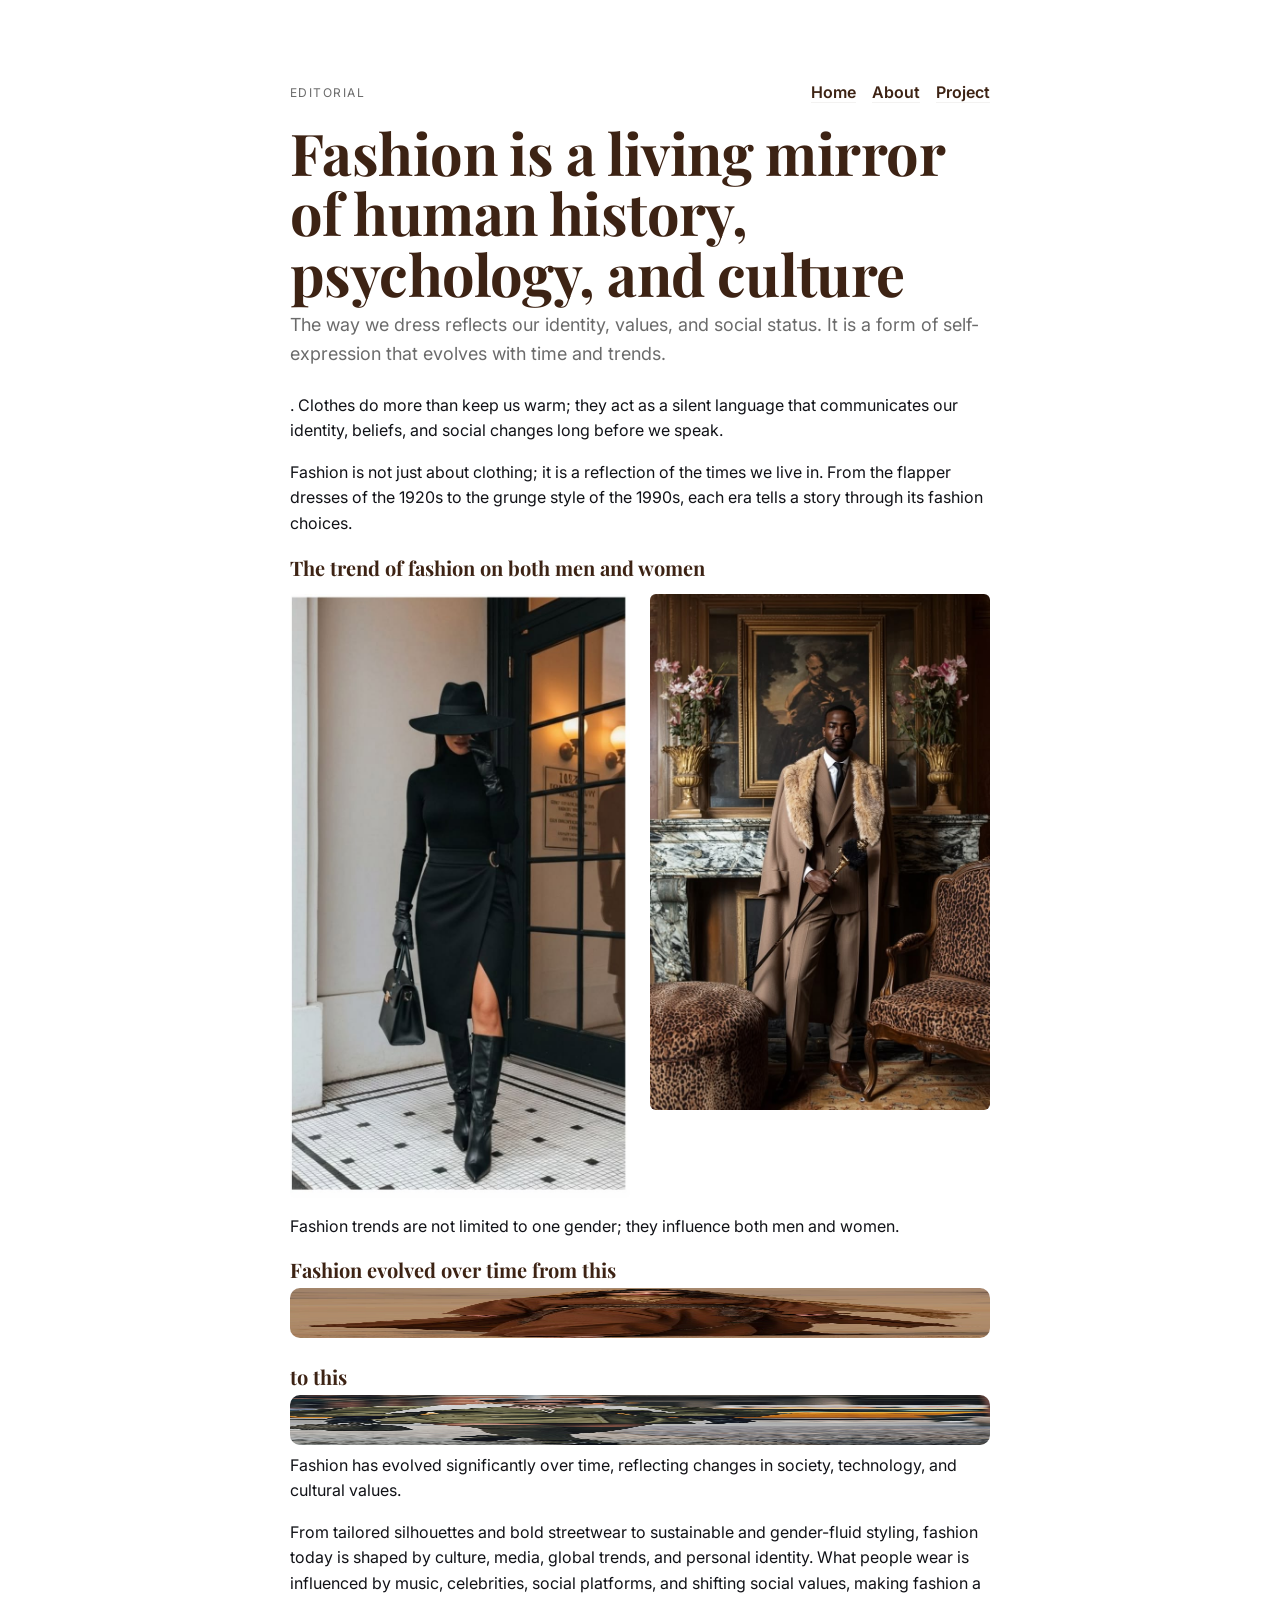
==== index.html @ 546dbfed "class work fashion html" ====
<!DOCTYPE html>
<html lang="en">
<head>
    <meta charset="utf-8">
    <meta name="viewport" content="width=device-width,initial-scale=1">
    <title>Page Title</title>
    <link rel="preconnect" href="https://fonts.googleapis.com">
    <link rel="preconnect" href="https://fonts.gstatic.com" crossorigin>
    <link href="https://fonts.googleapis.com/css2?family=Playfair+Display:wght@400;700&family=Inter:wght@400;600;700&display=swap" rel="stylesheet">
    <link rel="stylesheet" href="styles.css">
</head>
<body>
    <main class="container">
        <header class="site-header">
            <div class="header-top">
                <div class="eyebrow">Editorial</div>
                <nav class="site-nav">
                    <ul>
                        <li><a href="index.html">Home</a></li>
                        <li><a href="about.html">About</a></li>
                        <li><a href="contact.html">Project</a></li>
                    </ul>
                </nav>
            </div>

            <h1>Fashion is a living mirror of human history, psychology, and culture</h1>
            <p class="lead">The way we dress reflects our identity, values, and social status. It is a form of self-expression that evolves with time and trends.</p>
        </header>
        <article>
            <p>. Clothes do more than keep us warm; they act as a silent language that communicates our identity, beliefs, and social changes long before we speak.</p>
            <p>Fashion is not just about clothing; it is a reflection of the times we live in. From the flapper dresses of the 1920s to the grunge style of the 1990s, each era tells a story through its fashion choices.</p>

            <h2>The trend of fashion on both men and women</h2>
            <div class="image-grid">
                <img src="bit.jpeg" alt="Fashion Image">
                <img src="men.jpeg" alt="Men Fashion Image">
            </div>

            <p>Fashion trends are not limited to one gender; they influence both men and women.</p>

            <h2>Fashion evolved over time from this</h2>
            <img src="ancient.jpeg" alt="Ancient Fashion Image">
            <h2>to this</h2>
            <img src="modernt.jpeg" alt="Modern Fashion Image">
            <p>Fashion has evolved significantly over time, reflecting changes in society, technology, and cultural values. </p>
            <p>From tailored silhouettes and bold streetwear to sustainable and gender-fluid styling, fashion today is shaped by culture, media, global trends, and personal identity. What people wear is influenced by music, celebrities, social platforms, and shifting social values, making fashion a living reflection of the times we live in.</p>
            
        </article>
    </main>
</body>
</html>
---- styles.css ----
:root {
    --color-anchor: #3D2314; /* Chocolate Brown */
    --color-accent: #F9F1D0; /* Butter Yellow */
    --color-accent-2: #D1E8E2; /* Pale Ice Blue */
    --bg: #ffffff;
    --text: #111217;
    --muted: #6b6b6b;
    --max-width: 70ch;
    --gap: 1.25rem;
    --font-heading: "Playfair Display", serif;
    --font-body: "Inter", system-ui, -apple-system, "Segoe UI", Roboto, "Helvetica Neue", Arial, sans-serif;
}

* {box-sizing: border-box}
html,body {height:100%}
body {
    margin: 0;
    background: var(--bg);
    color: var(--text);
    font-family: var(--font-body);
    line-height: 1.6;
    -webkit-font-smoothing: antialiased;
    -moz-osx-font-smoothing: grayscale;
    padding: 3rem 1rem;
}

.container {
    max-width: var(--max-width);
    margin: 0 auto;
    padding: 0 var(--gap);
}

.header-top {display:flex;justify-content:space-between;align-items:center;margin-bottom:1rem}
.eyebrow {font-size:.75rem;letter-spacing:.12em;text-transform:uppercase;color:var(--muted);}
.site-nav ul {list-style:none;margin:0;padding:0;display:flex;gap:1rem}
.site-nav a {color:var(--color-anchor);text-decoration:none;font-weight:600}

h1,h2,h3 {font-family:var(--font-heading);color:var(--color-anchor);margin:0 0 .5rem 0;line-height:1.05}
h1 {font-size:2.6rem;font-weight:700;letter-spacing:-0.01em}
h2 {font-size:1.25rem;margin-top:1.25rem}

.lead {font-size:1.125rem;color:var(--muted);margin-bottom:1.5rem}
p {margin:0 0 1rem 0}

a {color:var(--color-anchor);text-decoration:none;border-bottom:1px solid rgba(61,35,20,0.06);transition:color .18s ease,border-color .18s ease}
a:hover {color:var(--color-accent-2);border-color:transparent}

.image-grid {display:grid;grid-template-columns:1fr 1fr;gap:var(--gap);margin:1rem 0}
.image-grid img {width:100%;height:auto;border-radius:6px;display:block}

.accent-block {background:var(--color-accent);padding:1rem;border-radius:6px;color:var(--color-anchor);margin:1.5rem 0}

@media(min-width:900px){
    body{padding:5rem 1rem}
    .container{padding:0}
    h1{font-size:3.6rem}
}

/* Utility */
.sr-only{position:absolute;width:1px;height:1px;padding:0;margin:-1px;overflow:hidden;clip:rect(0,0,0,0);border:0}

img{
    width: 100%;
    height: auto;
    
}
img{
    border-radius: 10px;
    width: 100%;
    height: 50px;
}
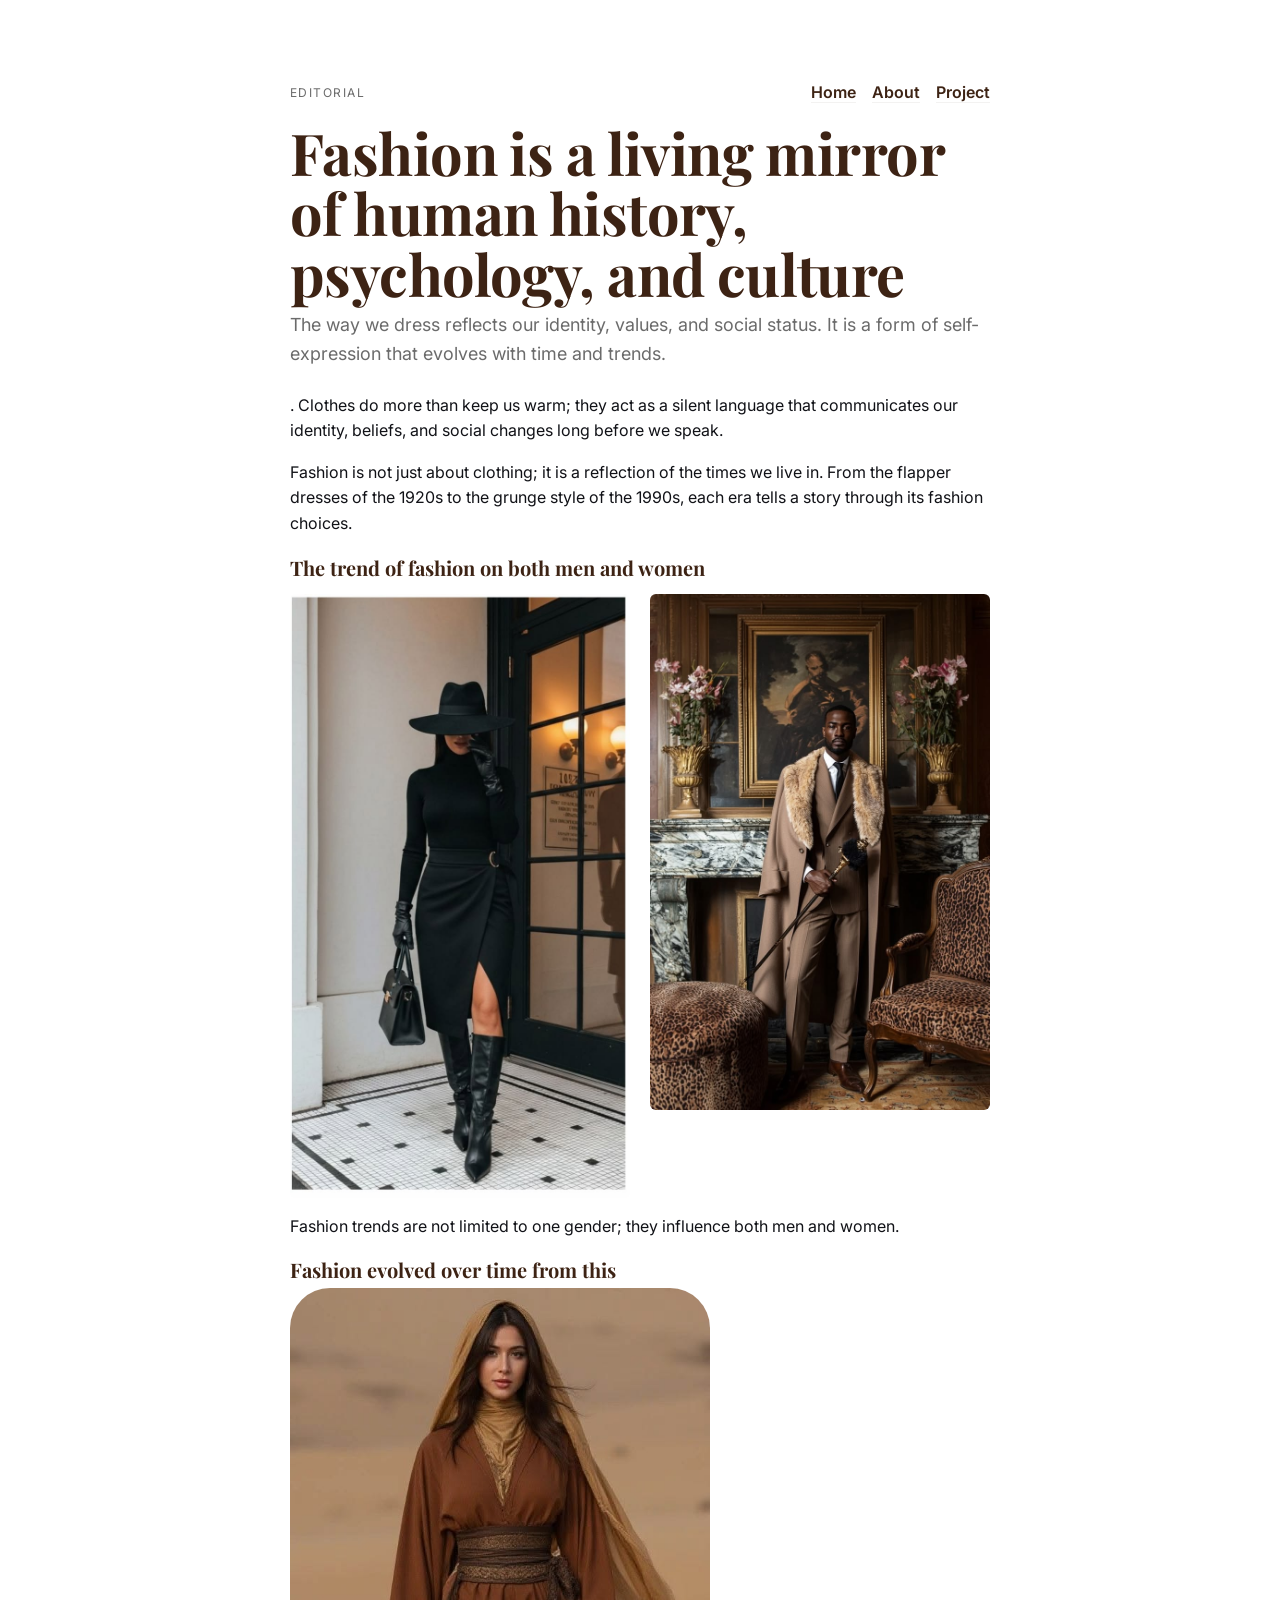
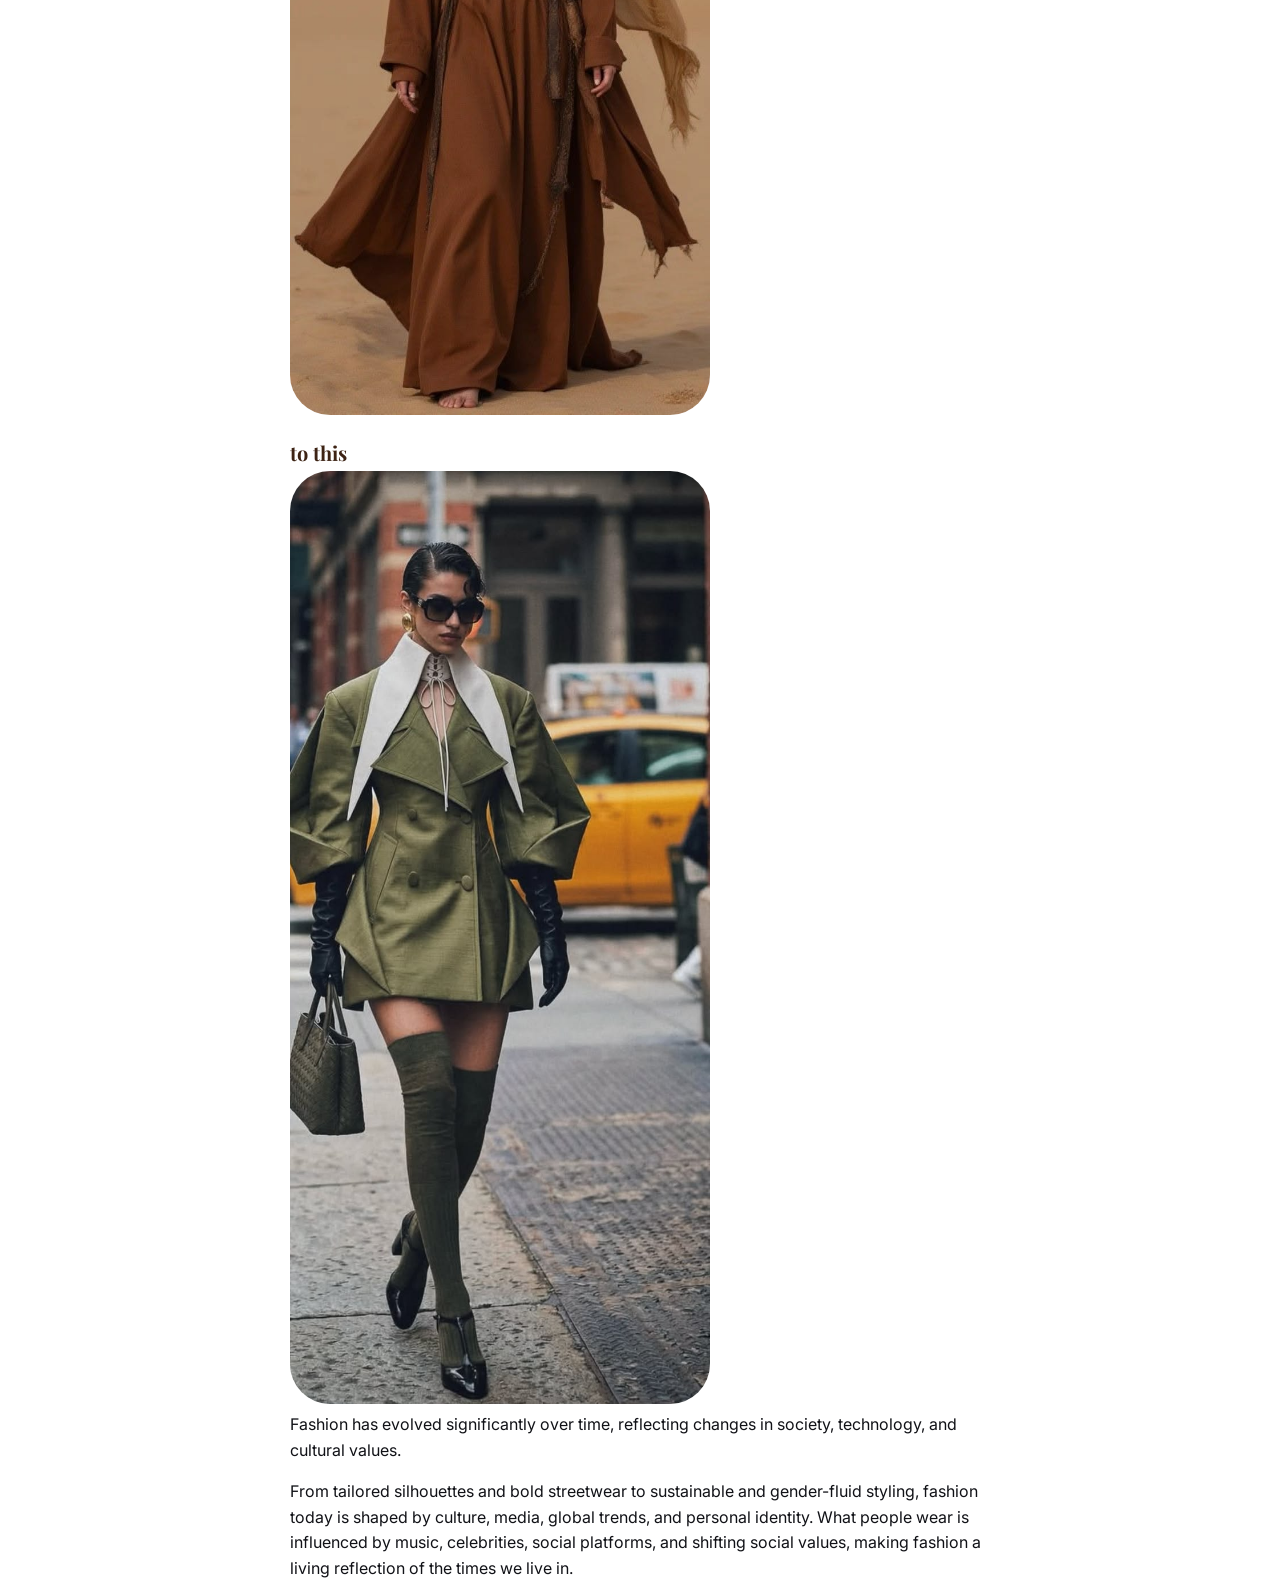
==== commit 5d213fdf: "Remove about page and update navigation links; adjust image styles" ====
--- a/index.html
+++ b/index.html
@@ -16,7 +16,7 @@
                 <div class="eyebrow">Editorial</div>
                 <nav class="site-nav">
                     <ul>
-                        <li><a href="index.html">Home</a></li>
+                        <li><a href="#">Home</a></li>
                         <li><a href="about.html">About</a></li>
                         <li><a href="contact.html">Project</a></li>
                     </ul>
--- a/styles.css
+++ b/styles.css
@@ -65,7 +65,7 @@
     
 }
 img{
-    border-radius: 10px;
-    width: 100%;
-    height: 50px;
+    border-radius: 40px;
+    width: 60%;
+    height: 40%;
 }
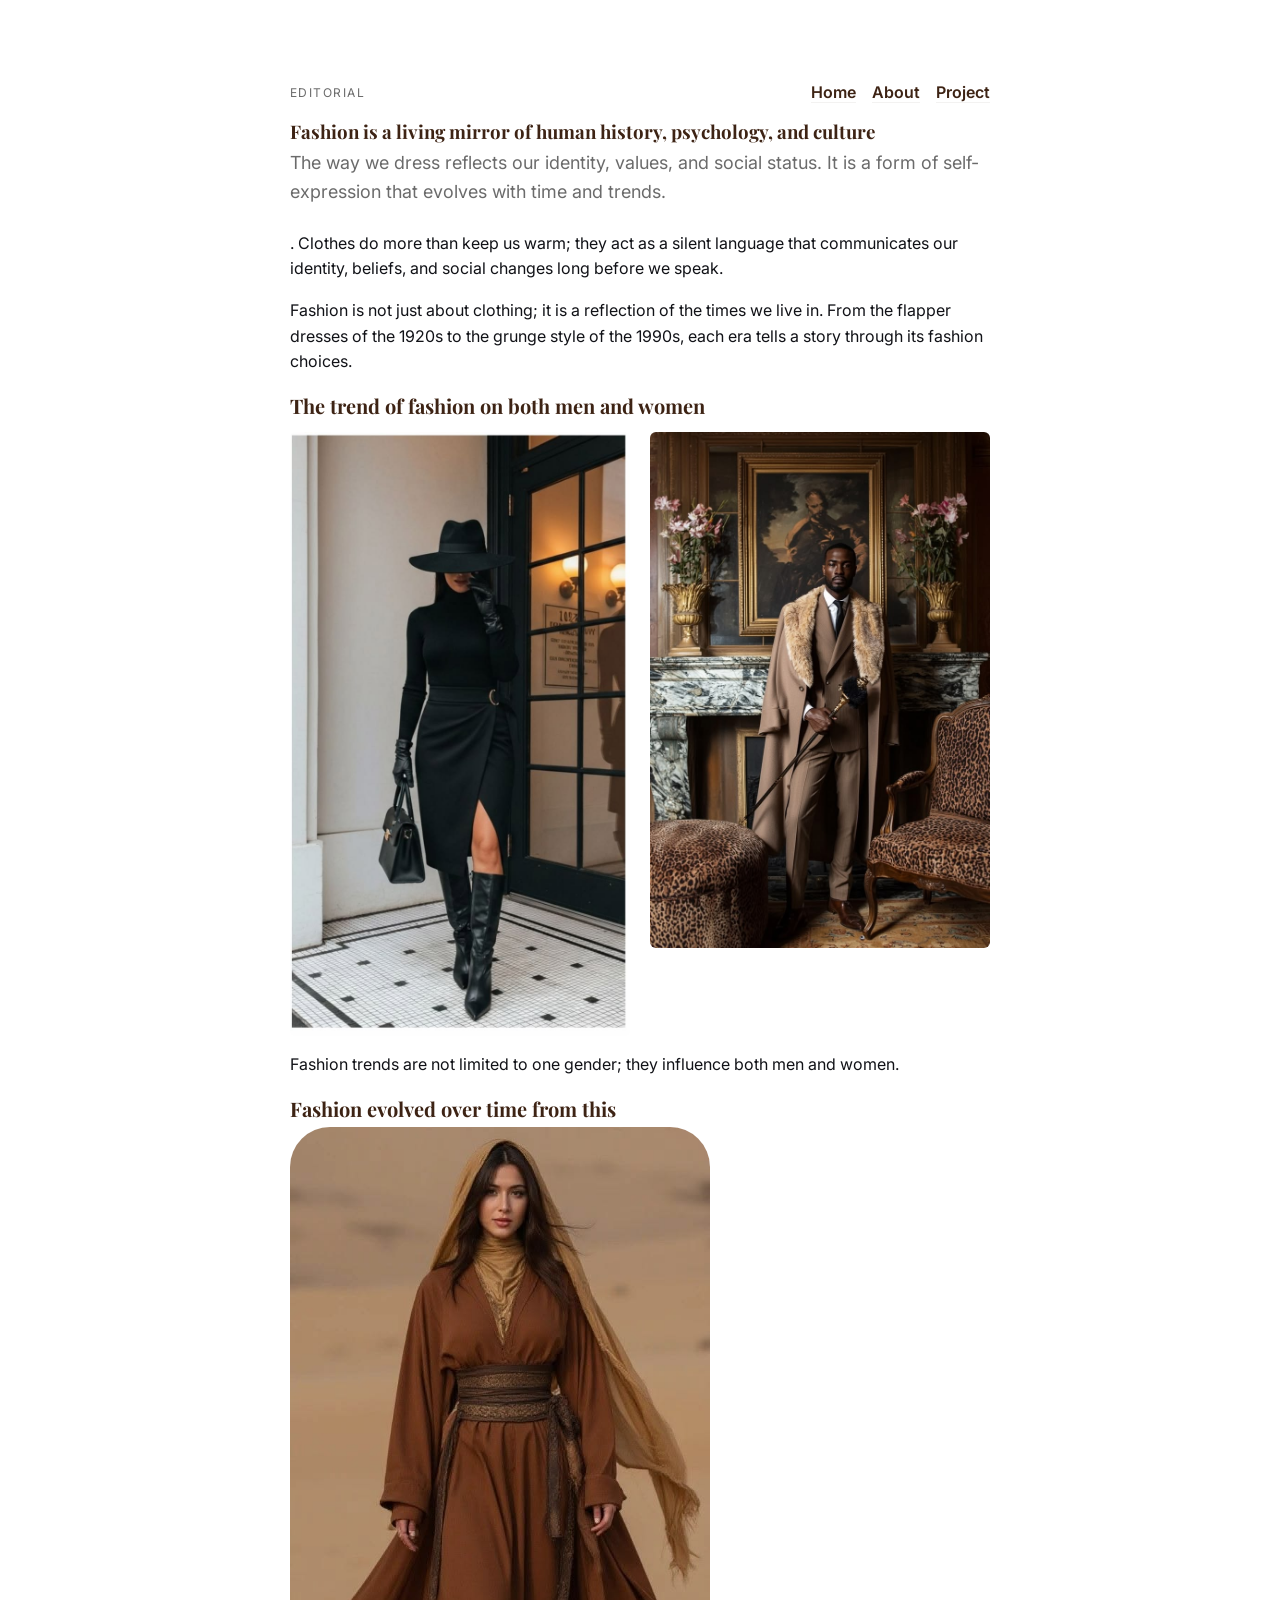
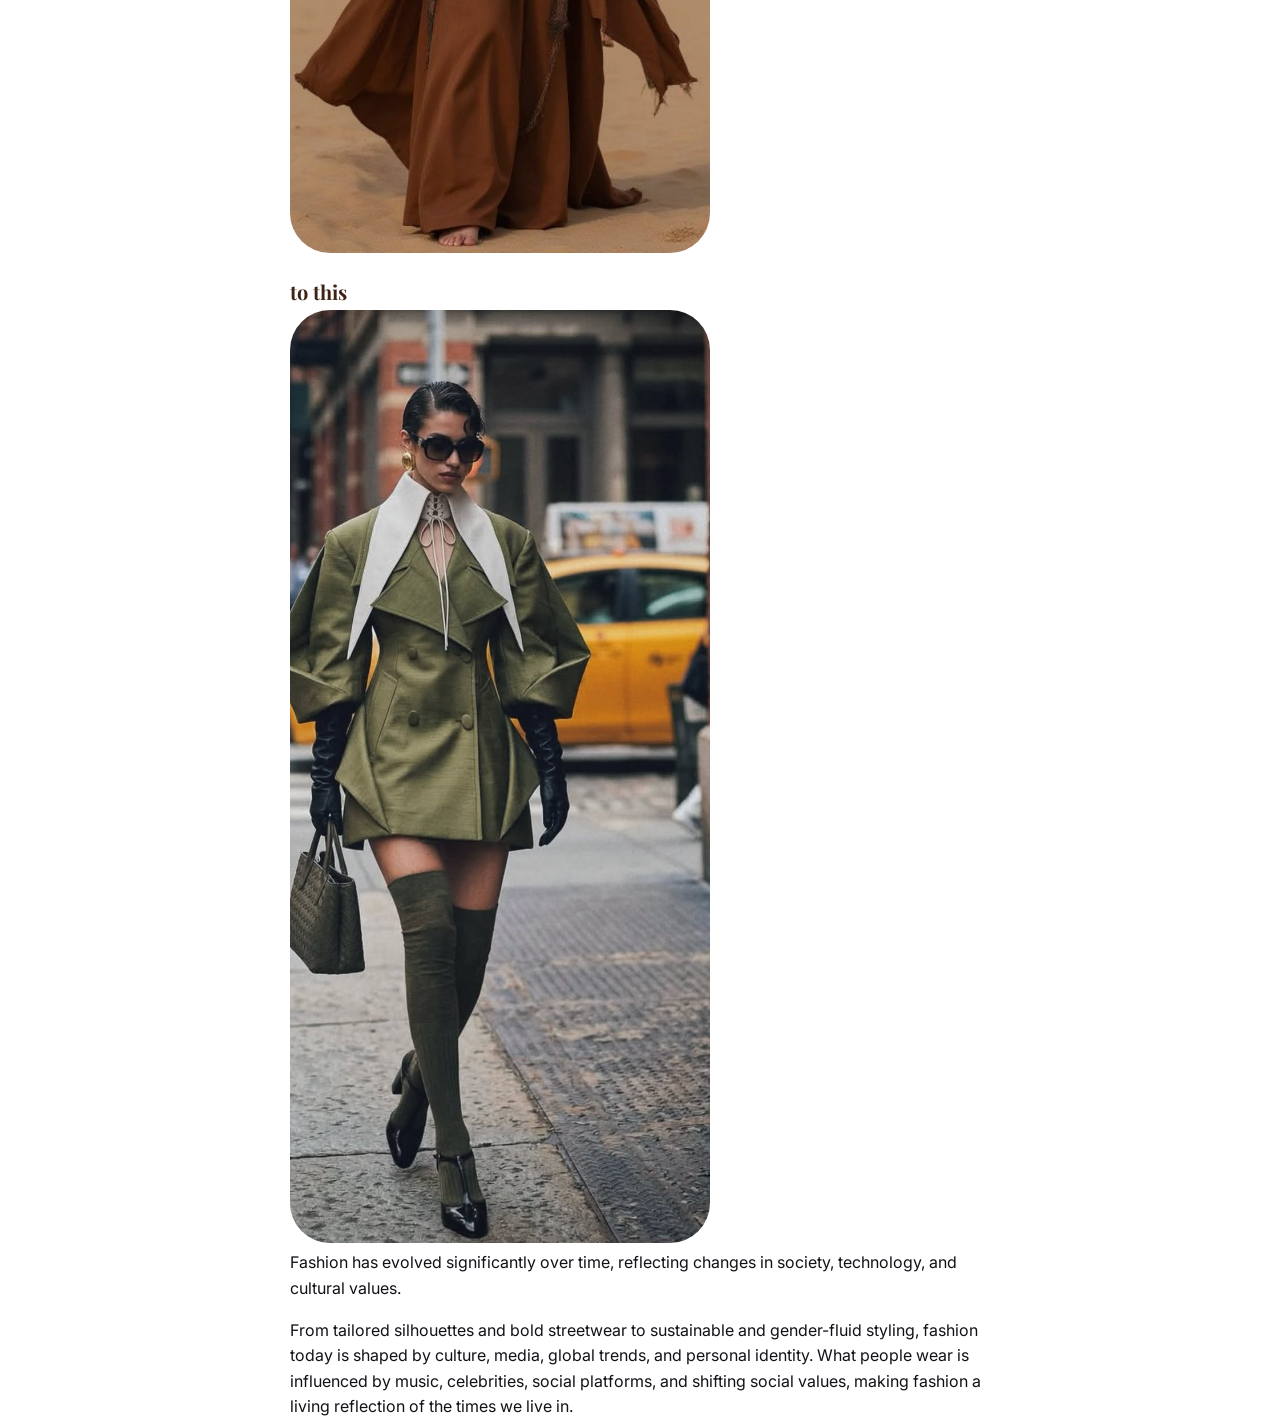
==== commit 799ccad1: "Update heading level and adjust image styles for better presentation" ====
--- a/index.html
+++ b/index.html
@@ -23,7 +23,7 @@
                 </nav>
             </div>
 
-            <h1>Fashion is a living mirror of human history, psychology, and culture</h1>
+            <h3>Fashion is a living mirror of human history, psychology, and culture</h3>
             <p class="lead">The way we dress reflects our identity, values, and social status. It is a form of self-expression that evolves with time and trends.</p>
         </header>
         <article>
--- a/styles.css
+++ b/styles.css
@@ -59,11 +59,7 @@
 /* Utility */
 .sr-only{position:absolute;width:1px;height:1px;padding:0;margin:-1px;overflow:hidden;clip:rect(0,0,0,0);border:0}
 
-img{
-    width: 100%;
-    height: auto;
-    
-}
+
 img{
     border-radius: 40px;
     width: 60%;
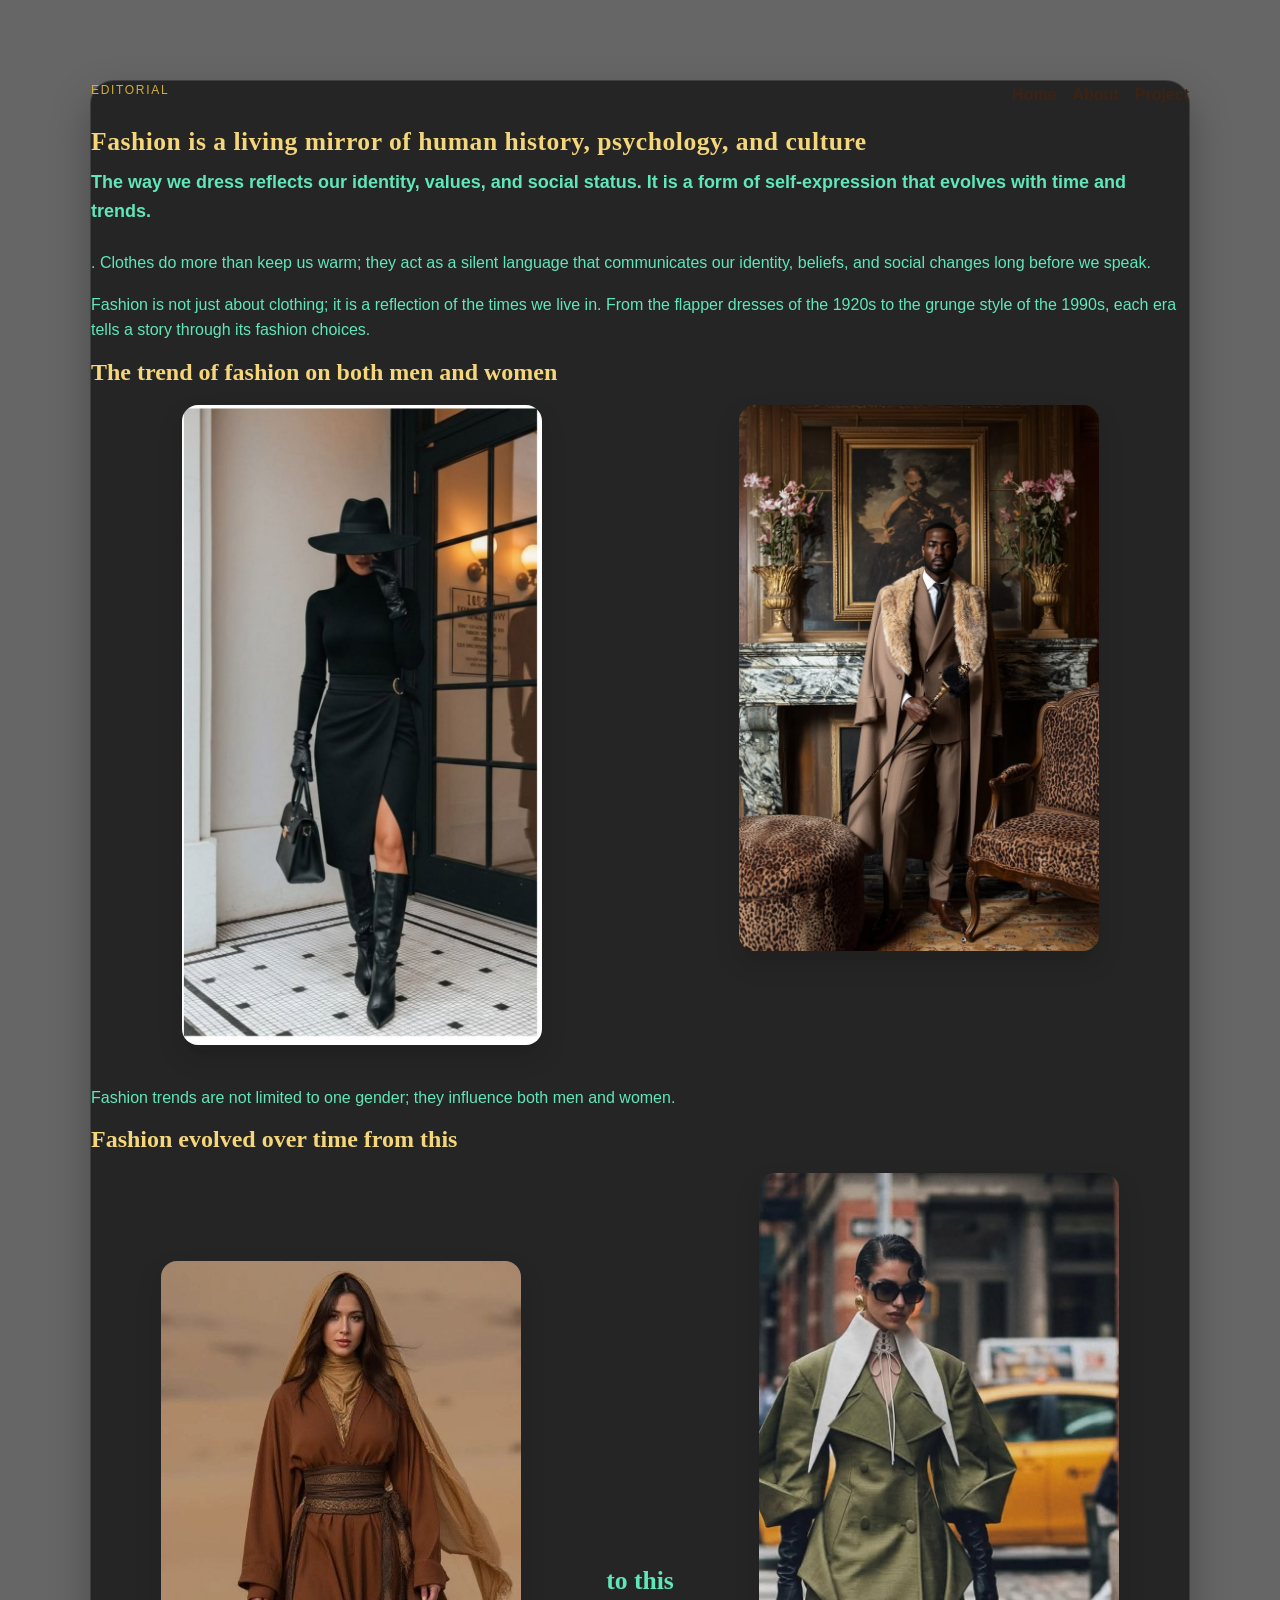
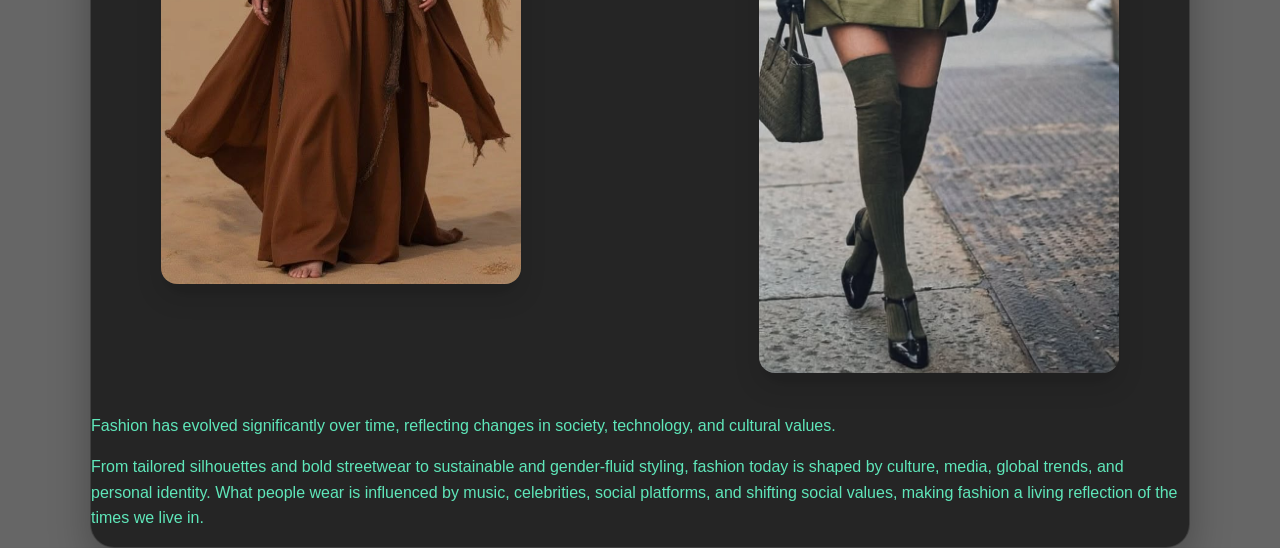
==== commit fa70017c: "Add project page with sketches and completed designs; enhance styles for better presentation" ====
--- a/index.html
+++ b/index.html
@@ -39,9 +39,11 @@
             <p>Fashion trends are not limited to one gender; they influence both men and women.</p>
 
             <h2>Fashion evolved over time from this</h2>
-            <img src="ancient.jpeg" alt="Ancient Fashion Image">
-            <h2>to this</h2>
-            <img src="modernt.jpeg" alt="Modern Fashion Image">
+            <div class="comparison-gallery">
+                <img src="ancient.jpeg" alt="Ancient Fashion Image">
+                <h2 class="comparison-label">to this</h2>
+                <img src="modernt.jpeg" alt="Modern Fashion Image">
+            </div>
             <p>Fashion has evolved significantly over time, reflecting changes in society, technology, and cultural values. </p>
             <p>From tailored silhouettes and bold streetwear to sustainable and gender-fluid styling, fashion today is shaped by culture, media, global trends, and personal identity. What people wear is influenced by music, celebrities, social platforms, and shifting social values, making fashion a living reflection of the times we live in.</p>
             
--- a/styles.css
+++ b/styles.css
@@ -1,21 +1,25 @@
 :root {
-    --color-anchor: #3D2314; /* Chocolate Brown */
-    --color-accent: #F9F1D0; /* Butter Yellow */
-    --color-accent-2: #D1E8E2; /* Pale Ice Blue */
+    --color-anchor: #3D2314;
+    --color-accent: #F9F1D0;
+    --color-accent-2: #D1E8E2;
     --bg: #ffffff;
     --text: #111217;
     --muted: #6b6b6b;
     --max-width: 70ch;
     --gap: 1.25rem;
-    --font-heading: "Playfair Display", serif;
-    --font-body: "Inter", system-ui, -apple-system, "Segoe UI", Roboto, "Helvetica Neue", Arial, sans-serif;
-}
-
-* {box-sizing: border-box}
-html,body {height:100%}
+    --font-heading: "Georgia", "Times New Roman", serif;
+    --font-body: Arial, Helvetica, sans-serif;
+    --fashion-blue: #1664d6;
+    --fashion-brown: #3d2314;
+}
+
+* { box-sizing: border-box; }
+html, body { height: 100%; }
+
 body {
     margin: 0;
-    background: var(--bg);
+    background: linear-gradient(rgba(0, 0, 0, 0.6), rgba(0, 0, 0, 0.6)),
+        url('https://images.unsplash.com/photo-1483985988355-763728e1935b?auto=format&fit=crop&w=1600&q=80') center/cover no-repeat fixed;
     color: var(--text);
     font-family: var(--font-body);
     line-height: 1.6;
@@ -24,44 +28,264 @@
     padding: 3rem 1rem;
 }
 
+.about-page {
+    background-color: #000000;
+    background-image: none;
+    background-size: auto;
+    background-position: initial;
+    background-attachment: scroll;
+    min-height: 100vh;
+}
+
+.about-shell {
+    max-width: 1000px;
+    margin: 0 auto;
+    padding: 2.5rem 2rem;
+    background: rgba(17, 17, 17, 0.92);
+    border: 1px solid rgba(212, 175, 55, 0.38);
+    border-radius: 24px;
+    box-shadow: 0 18px 40px rgba(0, 0, 0, 0.5);
+    backdrop-filter: blur(4px);
+}
+
+.eyebrow {
+    margin: 0 0 0.5rem;
+    font-size: 0.75rem;
+    letter-spacing: 0.14em;
+    text-transform: uppercase;
+    color: #d4af37;
+}
+
+.about-header {
+    border-bottom: 1px solid rgba(212, 175, 55, 0.35);
+    padding-bottom: 1rem;
+    margin-bottom: 1.5rem;
+}
+
+h1, h2, h3 {
+    font-family: var(--font-heading);
+    color: #f5d77a;
+    margin: 0 0 0.75rem;
+    line-height: 1.1;
+}
+
+h1 {
+    font-size: clamp(2.8rem, 6vw, 5rem);
+    letter-spacing: 0.04em;
+    text-transform: uppercase;
+    font-weight: 600;
+    line-height: 0.95;
+}
+
+h3 {
+    margin-top: 1.25rem;
+    font-size: clamp(1.25rem, 2vw, 1.7rem);
+    letter-spacing: 0.02em;
+}
+
+.about-copy {
+    font-size: 1.06rem;
+}
+
+.about-copy p,
+.gallery-note {
+    color: #7bb3ff;
+    margin: 0 0 1rem;
+    font-size: 1.08rem;
+    line-height: 1.8;
+}
+
+.about-copy > p:first-of-type {
+    font-size: clamp(1.15rem, 2vw, 1.35rem);
+    line-height: 1.8;
+    color: #9ec3ff;
+}
+
+.image-gallery {
+    display: grid;
+    grid-template-columns: repeat(auto-fit, minmax(180px, 1fr));
+    gap: 1.25rem;
+    margin: 1.75rem 0;
+    align-items: center;
+}
+
+.image-gallery img {
+    width: 100%;
+    max-width: 200px;
+    height: 200px;
+    object-fit: cover;
+    display: block;
+    margin: 0 auto;
+    border-radius: 18px;
+    border: 1px solid rgba(212, 175, 55, 0.35);
+    box-shadow: 0 12px 24px rgba(212, 175, 55, 0.12);
+    transition: transform 0.3s ease, box-shadow 0.3s ease, filter 0.3s ease;
+}
+
+.image-gallery img:hover {
+    transform: translateY(-4px) scale(1.02);
+    box-shadow: 0 18px 30px rgba(212, 175, 55, 0.18);
+    filter: saturate(1.08);
+}
+
 .container {
-    max-width: var(--max-width);
-    margin: 0 auto;
-    padding: 0 var(--gap);
+    max-width: 1100px;
+    margin: 0 auto;
+    padding: 2.5rem 2rem;
+    background: rgba(15, 15, 15, 0.74);
+    border: 1px solid rgba(255, 255, 255, 0.12);
+    border-radius: 24px;
+    backdrop-filter: blur(4px);
+    box-shadow: 0 18px 40px rgba(0, 0, 0, 0.28);
+}
+
+.project-page {
+    background: linear-gradient(rgba(0, 0, 0, 0.7), rgba(0, 0, 0, 0.7)),
+        url('https://images.unsplash.com/photo-1529139574466-a303027c1d8b?auto=format&fit=crop&w=1600&q=80') center/cover no-repeat fixed;
+}
+
+.project-shell {
+    max-width: 1100px;
+    margin: 0 auto;
+    padding: 2.5rem 2rem;
+    background: rgba(17, 17, 17, 0.86);
+    border: 1px solid rgba(212, 175, 55, 0.35);
+    border-radius: 24px;
+    box-shadow: 0 18px 40px rgba(0, 0, 0, 0.28);
+}
+
+.project-header {
+    border-bottom: 1px solid rgba(212, 175, 55, 0.35);
+    margin-bottom: 2rem;
+    padding-bottom: 1rem;
+}
+
+.project-section {
+    margin-bottom: 2.5rem;
+}
+
+.project-section h2 {
+    color: #f5d77a;
+    font-size: clamp(1.8rem, 3vw, 2.5rem);
+    margin-bottom: 1rem;
+}
+
+.project-gallery {
+    display: grid;
+    grid-template-columns: repeat(auto-fit, minmax(220px, 1fr));
+    gap: 1.5rem;
+}
+
+.project-card {
+    background: rgba(255, 255, 255, 0.03);
+    border: 1px solid rgba(212, 175, 55, 0.2);
+    border-radius: 18px;
+    padding: 1rem;
+    transition: transform 0.25s ease, border-color 0.25s ease;
+}
+
+.project-card:hover {
+    transform: translateY(-4px);
+    border-color: rgba(212, 175, 55, 0.45);
+}
+
+.project-card img {
+    width: 100%;
+    height: 260px;
+    object-fit: cover;
+    border-radius: 12px;
+    display: block;
+    margin-bottom: 0.9rem;
+    border: 1px solid rgba(255, 255, 255, 0.12);
+}
+
+.project-card h3 {
+    margin: 0 0 0.5rem;
+    color: #f5d77a;
+    font-size: 1.2rem;
+}
+
+.project-card p {
+    margin: 0;
+    color: #5fe7ba;
+    line-height: 1.6;
+}
+
+.image-grid {
+    display: grid;
+    grid-template-columns: repeat(auto-fit, minmax(180px, 1fr));
+    gap: 1rem;
+    margin: 1.25rem 0 1.5rem;
+}
+
+.comparison-gallery {
+    display: grid;
+    grid-template-columns: 1fr auto 1fr;
+    align-items: center;
+    gap: 1rem;
+    margin: 1.25rem 0 1.5rem;
+}
+
+.comparison-label {
+    margin: 0;
+    text-align: center;
+    color: #5fe7ba;
+    font-size: clamp(1.1rem, 2vw, 1.8rem);
+    white-space: nowrap;
+}
+
+.image-grid img,
+article > img,
+.comparison-gallery img {
+    display: block;
+    width: min(100%, 360px);
+    max-width: 100%;
+    height: auto;
+    margin: 0 auto 1rem;
+    border-radius: 16px;
+    object-fit: cover;
+    box-shadow: 0 12px 24px rgba(0, 0, 0, 0.18);
 }
 
 .header-top {display:flex;justify-content:space-between;align-items:center;margin-bottom:1rem}
-.eyebrow {font-size:.75rem;letter-spacing:.12em;text-transform:uppercase;color:var(--muted);}
 .site-nav ul {list-style:none;margin:0;padding:0;display:flex;gap:1rem}
 .site-nav a {color:var(--color-anchor);text-decoration:none;font-weight:600}
 
-h1,h2,h3 {font-family:var(--font-heading);color:var(--color-anchor);margin:0 0 .5rem 0;line-height:1.05}
-h1 {font-size:2.6rem;font-weight:700;letter-spacing:-0.01em}
-h2 {font-size:1.25rem;margin-top:1.25rem}
-
-.lead {font-size:1.125rem;color:var(--muted);margin-bottom:1.5rem}
-p {margin:0 0 1rem 0}
+.lead {font-size:1.125rem;color:#4ae0b0;margin-bottom:1.5rem; font-weight:700;}
+
+p {margin:0 0 1rem 0; color:#5fe7ba;}
+
+article p,
+article .lead,
+.site-header p,
+.site-header .lead {
+    color: #5fe7ba;
+}
 
 a {color:var(--color-anchor);text-decoration:none;border-bottom:1px solid rgba(61,35,20,0.06);transition:color .18s ease,border-color .18s ease}
 a:hover {color:var(--color-accent-2);border-color:transparent}
 
-.image-grid {display:grid;grid-template-columns:1fr 1fr;gap:var(--gap);margin:1rem 0}
-.image-grid img {width:100%;height:auto;border-radius:6px;display:block}
-
 .accent-block {background:var(--color-accent);padding:1rem;border-radius:6px;color:var(--color-anchor);margin:1.5rem 0}
+
+@media (max-width: 640px) {
+    .about-shell {
+        padding: 1.5rem 1rem;
+    }
+
+    .image-gallery img {
+        max-width: 100%;
+        height: 200px;
+    }
+}
 
 @media(min-width:900px){
     body{padding:5rem 1rem}
     .container{padding:0}
-    h1{font-size:3.6rem}
-}
-
-/* Utility */
+}
+
 .sr-only{position:absolute;width:1px;height:1px;padding:0;margin:-1px;overflow:hidden;clip:rect(0,0,0,0);border:0}
 
-
-img{
-    border-radius: 40px;
-    width: 60%;
-    height: 40%;
+background-image:linear-gradient black(255,255,255,.84),rgba(255,255,255,.82)),url('https://images.unsplash.com/photo-1529139574466-a303027c1d8b?auto=format&fit=crop&w=1600&q=80');background-size:cover;background-position:center;background-attachment:fixed;min-height:100vhbackground-image:linear-gradient(rgba(255,255,255,.84),rgba(255,255,255,.82)),url('https://images.unsplash.com/photo-1529139574466-a303027c1d8b?auto=format&fit=crop&w=1600&q=80');background-size:cover;background-position:center;background-attachment:fixed;min-height:100vh
+background color{
+    background-color: black;
 }
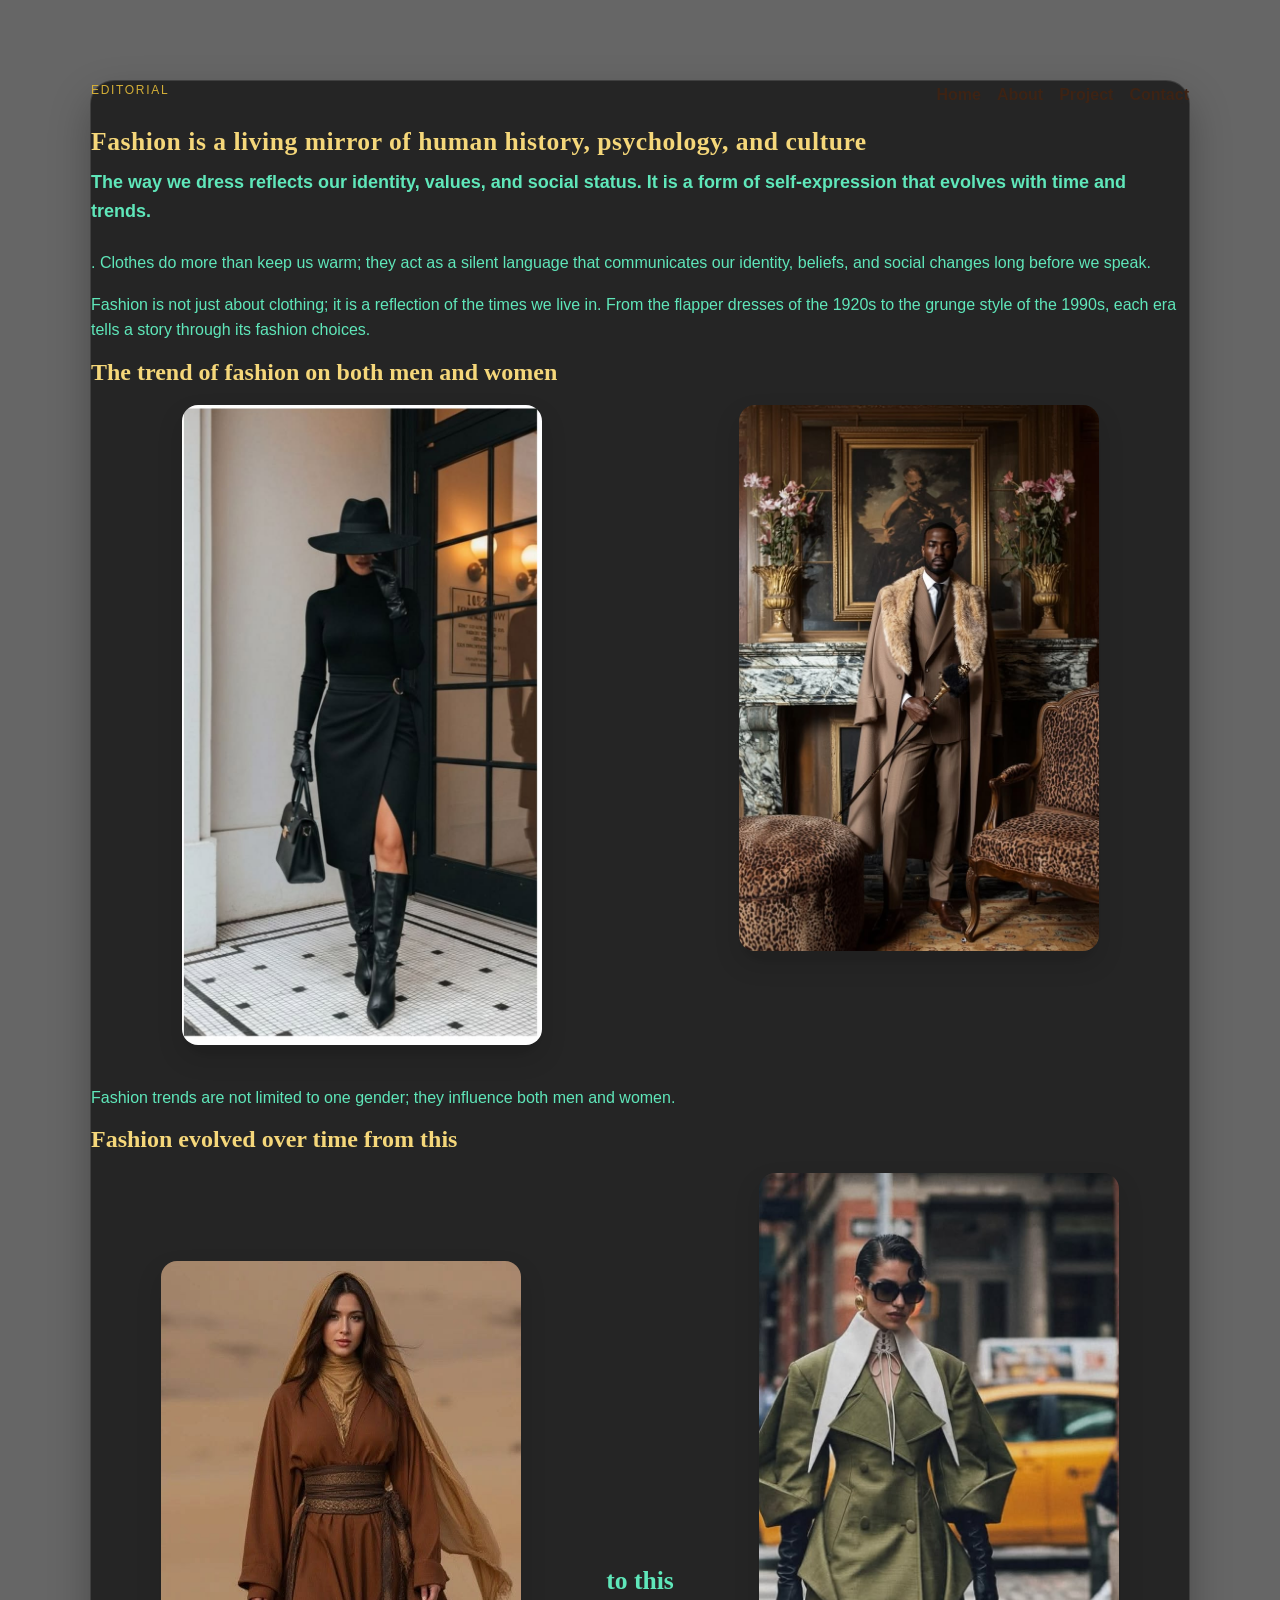
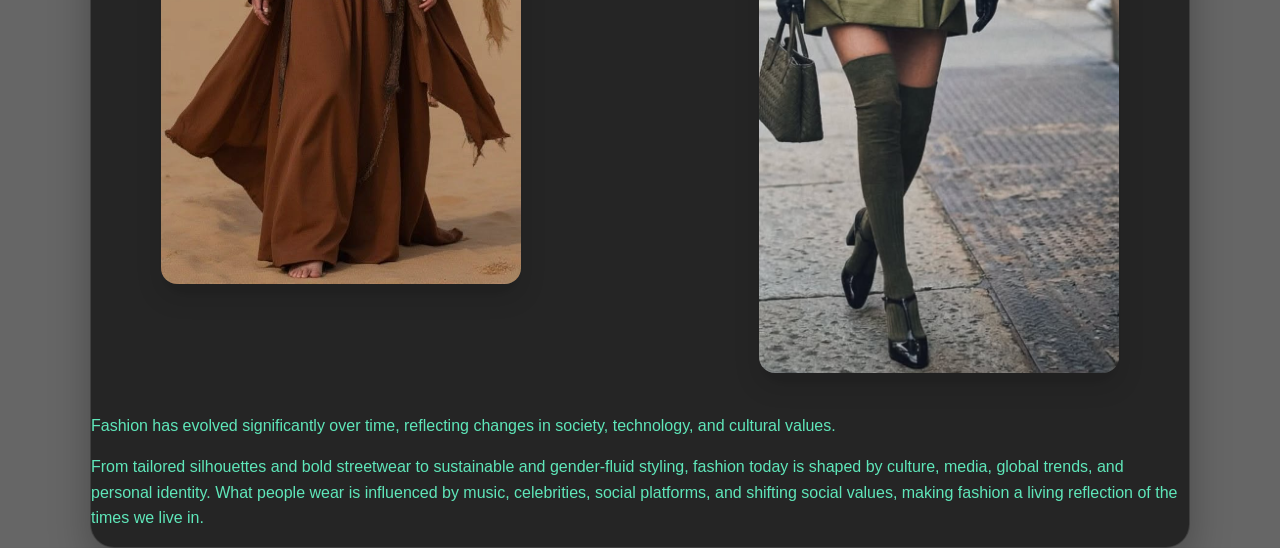
==== commit c3ef29f3: "Add contact page with form and details for user inquiries; enhance navigation across pages" ====
--- a/index.html
+++ b/index.html
@@ -16,9 +16,10 @@
                 <div class="eyebrow">Editorial</div>
                 <nav class="site-nav">
                     <ul>
-                        <li><a href="#">Home</a></li>
+                        <li><a href="index.html">Home</a></li>
                         <li><a href="about.html">About</a></li>
-                        <li><a href="contact.html">Project</a></li>
+                        <li><a href="project.html">Project</a></li>
+                        <li><a href="contact.html">Contact</a></li>
                     </ul>
                 </nav>
             </div>
--- a/styles.css
+++ b/styles.css
@@ -95,6 +95,66 @@
     line-height: 1.8;
 }
 
+.website-details {
+    margin: 2.5rem 0 2rem;
+    padding: 2rem 1.75rem;
+    background: rgba(255, 255, 255, 0.032);
+    border: 1px solid rgba(212, 175, 55, 0.3);
+    border-radius: 18px;
+    box-shadow: 0 12px 24px rgba(0, 0, 0, 0.15);
+}
+
+.details-header {
+    margin-bottom: 1.5rem;
+    border-bottom: 1px solid rgba(212, 175, 55, 0.25);
+    padding-bottom: 1rem;
+}
+
+.details-header .eyebrow {
+    margin: 0 0 0.4rem;
+}
+
+.details-header h2 {
+    font-size: clamp(1.6rem, 2.5vw, 2.2rem);
+    margin: 0;
+    color: #f5d77a;
+    letter-spacing: 0.03em;
+}
+
+.website-details h3 {
+    color: #f5d77a;
+    margin: 1.5rem 0 0.75rem;
+    font-size: 1.2rem;
+    letter-spacing: 0.02em;
+}
+
+.website-details p,
+.website-details li {
+    color: #7bb3ff;
+    line-height: 1.8;
+    font-size: 1.05rem;
+}
+
+.website-details ul {
+    margin: 0.5rem 0 0;
+    padding-left: 1.3rem;
+    list-style: none;
+}
+
+.website-details li {
+    margin-bottom: 0.5rem;
+    position: relative;
+    padding-left: 1rem;
+}
+
+.website-details li:before {
+    content: "—";
+    position: absolute;
+    left: 0;
+    color: #d4af37;
+    font-weight: 600;
+}
+
 .about-copy > p:first-of-type {
     font-size: clamp(1.15rem, 2vw, 1.35rem);
     line-height: 1.8;
@@ -148,10 +208,10 @@
     max-width: 1100px;
     margin: 0 auto;
     padding: 2.5rem 2rem;
-    background: rgba(17, 17, 17, 0.86);
-    border: 1px solid rgba(212, 175, 55, 0.35);
+    background: rgba(12, 12, 12, 0.88);
+    border: 1px solid rgba(212, 175, 55, 0.4);
     border-radius: 24px;
-    box-shadow: 0 18px 40px rgba(0, 0, 0, 0.28);
+    box-shadow: 0 18px 42px rgba(0, 0, 0, 0.34);
 }
 
 .project-header {
@@ -160,14 +220,21 @@
     padding-bottom: 1rem;
 }
 
+.project-header h1 {
+    margin-bottom: 0.4rem;
+}
+
 .project-section {
     margin-bottom: 2.5rem;
+    padding-top: 0.5rem;
 }
 
 .project-section h2 {
     color: #f5d77a;
     font-size: clamp(1.8rem, 3vw, 2.5rem);
     margin-bottom: 1rem;
+    letter-spacing: 0.03em;
+    text-transform: uppercase;
 }
 
 .project-gallery {
@@ -177,16 +244,18 @@
 }
 
 .project-card {
-    background: rgba(255, 255, 255, 0.03);
+    background: rgba(255, 255, 255, 0.025);
     border: 1px solid rgba(212, 175, 55, 0.2);
     border-radius: 18px;
     padding: 1rem;
-    transition: transform 0.25s ease, border-color 0.25s ease;
+    transition: transform 0.25s ease, border-color 0.25s ease, box-shadow 0.25s ease;
+    box-shadow: 0 12px 22px rgba(0, 0, 0, 0.12);
 }
 
 .project-card:hover {
     transform: translateY(-4px);
     border-color: rgba(212, 175, 55, 0.45);
+    box-shadow: 0 18px 28px rgba(212, 175, 55, 0.08);
 }
 
 .project-card img {
@@ -209,6 +278,20 @@
     margin: 0;
     color: #5fe7ba;
     line-height: 1.6;
+}
+
+.project-footer {
+    margin-top: 3rem;
+    padding-top: 1.5rem;
+    border-top: 1px solid rgba(212, 175, 55, 0.25);
+    text-align: center;
+}
+
+.project-footer p {
+    color: #8b9ca8;
+    font-size: 0.95rem;
+    margin: 0;
+    letter-spacing: 0.02em;
 }
 
 .image-grid {
@@ -267,6 +350,149 @@
 
 .accent-block {background:var(--color-accent);padding:1rem;border-radius:6px;color:var(--color-anchor);margin:1.5rem 0}
 
+/* Contact Page Styles */
+.contact-page {
+    background: linear-gradient(rgba(0, 0, 0, 0.7), rgba(0, 0, 0, 0.7)),
+        url('https://images.unsplash.com/photo-1529139574466-a303027c1d8b?auto=format&fit=crop&w=1600&q=80') center/cover no-repeat fixed;
+}
+
+.contact-shell {
+    max-width: 1100px;
+    margin: 0 auto;
+    padding: 2.5rem 2rem;
+    background: rgba(12, 12, 12, 0.88);
+    border: 1px solid rgba(212, 175, 55, 0.4);
+    border-radius: 24px;
+    box-shadow: 0 18px 42px rgba(0, 0, 0, 0.34);
+}
+
+.contact-header {
+    border-bottom: 1px solid rgba(212, 175, 55, 0.35);
+    margin-bottom: 2rem;
+    padding-bottom: 1rem;
+}
+
+.contact-header h1 {
+    margin-bottom: 0.4rem;
+}
+
+.contact-content {
+    display: grid;
+    grid-template-columns: 1fr 1fr;
+    gap: 2.5rem;
+}
+
+.contact-info h2,
+.contact-form-section h2 {
+    color: #f5d77a;
+    font-size: 1.6rem;
+    margin-bottom: 1rem;
+    letter-spacing: 0.02em;
+}
+
+.contact-info p,
+.contact-form-section p {
+    color: #7bb3ff;
+    line-height: 1.8;
+}
+
+.contact-details {
+    margin-top: 2rem;
+}
+
+.detail-item {
+    margin-bottom: 1.8rem;
+    padding-bottom: 1.2rem;
+    border-bottom: 1px solid rgba(212, 175, 55, 0.15);
+}
+
+.detail-item:last-child {
+    border-bottom: none;
+}
+
+.detail-item h3 {
+    color: #d4af37;
+    font-size: 1rem;
+    margin: 0 0 0.5rem;
+    text-transform: uppercase;
+    letter-spacing: 0.1em;
+}
+
+.detail-item a {
+    color: #5fe7ba;
+    text-decoration: none;
+    border-bottom: 1px solid rgba(95, 231, 186, 0.3);
+    transition: color 0.2s ease, border-color 0.2s ease;
+}
+
+.detail-item a:hover {
+    color: #7ce3b6;
+    border-color: rgba(95, 231, 186, 0.6);
+}
+
+.contact-form-section label {
+    display: block;
+    color: #f5d77a;
+    font-weight: 600;
+    margin-bottom: 0.5rem;
+    font-size: 0.95rem;
+}
+
+.form-group {
+    margin-bottom: 1.5rem;
+}
+
+.contact-form input,
+.contact-form textarea {
+    width: 100%;
+    padding: 0.8rem 1rem;
+    background: rgba(255, 255, 255, 0.05);
+    border: 1px solid rgba(212, 175, 55, 0.25);
+    border-radius: 8px;
+    color: #7bb3ff;
+    font-family: inherit;
+    font-size: 1rem;
+    line-height: 1.6;
+    transition: border-color 0.2s ease, background 0.2s ease;
+}
+
+.contact-form input:focus,
+.contact-form textarea:focus {
+    outline: none;
+    border-color: rgba(212, 175, 55, 0.5);
+    background: rgba(255, 255, 255, 0.08);
+}
+
+.contact-form textarea {
+    resize: vertical;
+}
+
+.submit-btn {
+    background: rgba(212, 175, 55, 0.15);
+    color: #d4af37;
+    border: 1px solid rgba(212, 175, 55, 0.35);
+    padding: 0.9rem 2rem;
+    border-radius: 8px;
+    font-weight: 600;
+    cursor: pointer;
+    transition: all 0.3s ease;
+    text-transform: uppercase;
+    letter-spacing: 0.08em;
+    font-size: 0.95rem;
+}
+
+.submit-btn:hover {
+    background: rgba(212, 175, 55, 0.25);
+    border-color: rgba(212, 175, 55, 0.5);
+    color: #f5d77a;
+}
+
+@media (max-width: 768px) {
+    .contact-content {
+        grid-template-columns: 1fr;
+    }
+}
+
 @media (max-width: 640px) {
     .about-shell {
         padding: 1.5rem 1rem;
